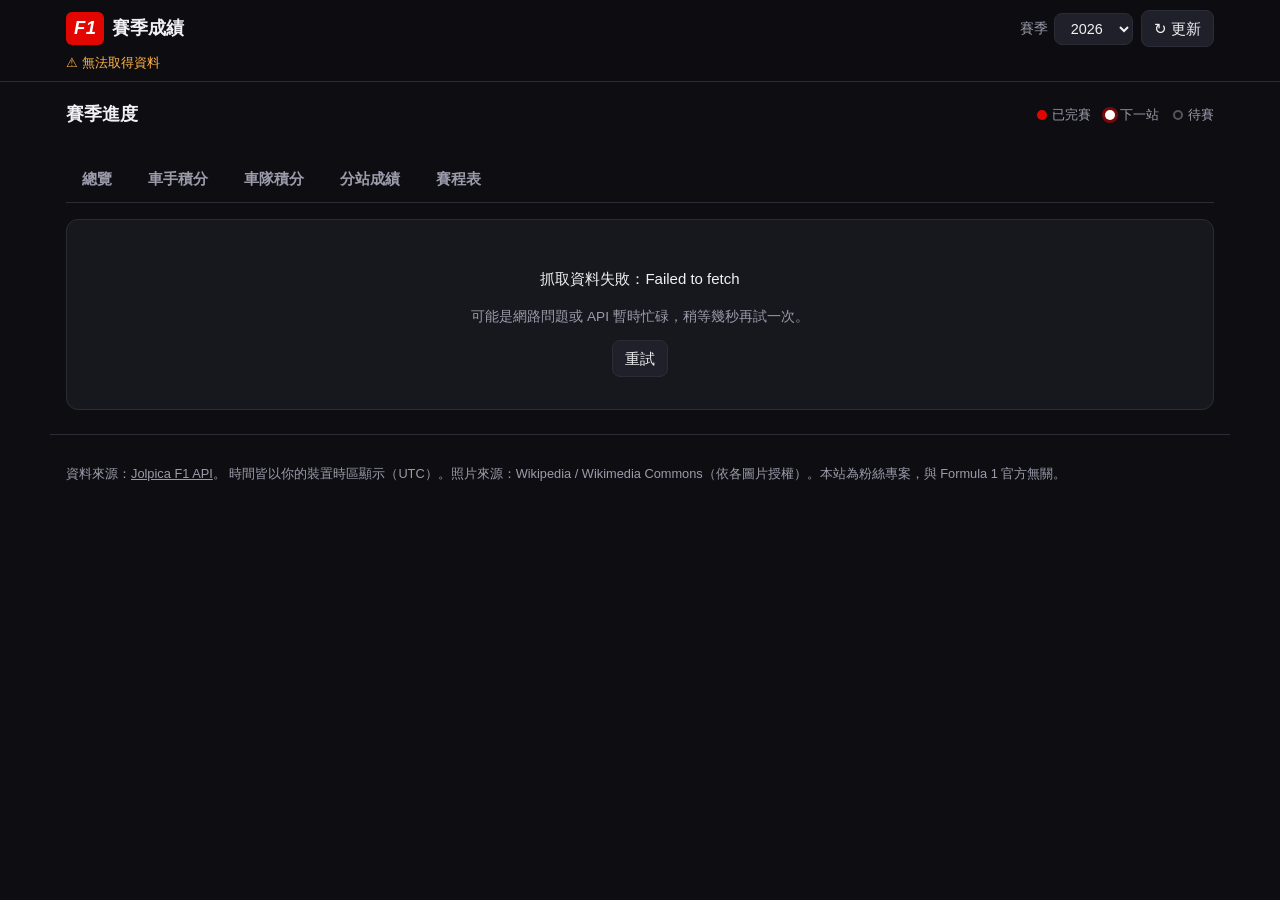
==== index.html @ 14f47f02 "Add driver and team photos from Wikipedia Photos come from the Wikipedia page summary API using the " ====
<!doctype html>
<html lang="zh-Hant">
<head>
  <meta charset="utf-8">
  <meta name="viewport" content="width=device-width, initial-scale=1">
  <title>F1 賽季成績</title>
  <meta name="description" content="F1 賽季積分、分站排位賽與正賽成績、賽程表，自動更新最新數據。">
  <link rel="icon" href="data:image/svg+xml,<svg xmlns='http://www.w3.org/2000/svg' viewBox='0 0 100 100'><text y='.9em' font-size='90'>🏁</text></svg>">
  <link rel="stylesheet" href="css/style.css">
</head>
<body>
  <!-- ===== 頁首：標題、賽季選單、更新狀態 ===== -->
  <header class="site-header">
    <div class="wrap header-row">
      <a class="brand" href="./"><span class="brand-mark">F1</span> 賽季成績</a>
      <div class="header-tools">
        <label class="season-picker">
          <span>賽季</span>
          <select id="season-select" aria-label="選擇賽季"></select>
        </label>
        <button id="refresh-btn" class="btn" type="button" title="清除快取並重新抓取最新資料">↻ 更新</button>
      </div>
    </div>
    <div class="wrap">
      <p id="data-status" class="data-status" aria-live="polite">載入中…</p>
    </div>
  </header>

  <main class="wrap">
    <!-- ===== 賽季步驟圖（由 timeline.js 產生） ===== -->
    <section class="timeline-section" aria-label="賽季進度">
      <div class="timeline-head">
        <h2 id="timeline-title">賽季進度</h2>
        <div class="legend">
          <span><i class="lg lg-done"></i>已完賽</span>
          <span><i class="lg lg-next"></i>下一站</span>
          <span><i class="lg lg-todo"></i>待賽</span>
        </div>
      </div>
      <div id="timeline" class="timeline" tabindex="0"></div>
    </section>

    <!-- ===== 分頁按鈕 ===== -->
    <!-- 每個按鈕其實就是一個 #hash 連結；切換分頁 = 改變網址 hash，由 main.js 的路由接手 -->
    <nav class="tabs" aria-label="主要分頁">
      <a href="#summary" data-view="summary">總覽</a>
      <a href="#drivers" data-view="drivers">車手積分</a>
      <a href="#teams" data-view="teams">車隊積分</a>
      <a href="#round" data-view="round">分站成績</a>
      <a href="#schedule" data-view="schedule">賽程表</a>
    </nav>

    <!-- ===== 內容區：main.js 依目前分頁把 HTML 放進來 ===== -->
    <section id="view" class="view" aria-live="polite">
      <div class="loading"><div class="spinner"></div><p>正在從 F1 資料庫抓取資料…</p></div>
    </section>
  </main>

  <footer class="site-footer wrap">
    <p>資料來源：<a href="https://github.com/jolpica/jolpica-f1" target="_blank" rel="noopener">Jolpica F1 API</a>。
      時間皆以你的裝置時區顯示（<span id="tz"></span>）。照片來源：Wikipedia / Wikimedia Commons（依各圖片授權）。本站為粉絲專案，與 Formula 1 官方無關。</p>
  </footer>

  <!-- type="module"：讓瀏覽器支援 import / export，把程式拆成多個檔案 -->
  <script type="module" src="js/main.js"></script>
</body>
</html>
---- css/style.css ----
/* ============================================================
   style.css — F1 深色主題
   學習重點：顏色、間距都放在 :root 的 CSS 變數（--xxx），
   要改主題色只要改這裡一處。
   ============================================================ */
:root {
  --bg: #0e0e12;
  --surface: #17171e;
  --surface-2: #20202a;
  --border: #2c2c38;
  --text: #f1f1f4;
  --muted: #9b9bab;
  --accent: #e10600;        /* F1 紅 */
  --purple: #c77dff;        /* F1 轉播用紫色表示「最快」 */
  --up: #3ddc84;
  --down: #ff6b6b;
  --gold: #f5c518;
  --silver: #c9ccd1;
  --bronze: #d08a4b;
  --radius: 12px;
  --font: -apple-system, BlinkMacSystemFont, "Segoe UI", "PingFang TC", "Noto Sans TC", "Microsoft JhengHei", sans-serif;
  --mono: ui-monospace, "SF Mono", Menlo, Consolas, monospace;
  color-scheme: dark;
}

* { box-sizing: border-box; }
html { -webkit-text-size-adjust: 100%; }
body {
  margin: 0;
  background: var(--bg);
  color: var(--text);
  font-family: var(--font);
  line-height: 1.55;
  font-size: 15px;
}
a { color: inherit; }
h1, h2, h3 { line-height: 1.25; margin: 0 0 .6em; }
h2 { font-size: 1.15rem; }
h3 { font-size: .95rem; color: var(--muted); font-weight: 600; }
code { background: var(--surface-2); padding: 1px 6px; border-radius: 4px; }

.wrap { max-width: 1180px; margin: 0 auto; padding: 0 16px; }
.muted { color: var(--muted); }
.small { font-size: .85rem; }
.mono { font-family: var(--mono); font-variant-numeric: tabular-nums; }
.warn { color: #ffb347; }

/* ---------- 頁首 ---------- */
.site-header {
  position: sticky; top: 0; z-index: 20;
  background: rgba(14, 14, 18, .92);
  backdrop-filter: blur(8px);
  border-bottom: 1px solid var(--border);
}
.header-row { display: flex; align-items: center; justify-content: space-between; gap: 12px; padding-top: 10px; padding-bottom: 6px; flex-wrap: wrap; }
.brand { font-weight: 800; font-size: 1.15rem; text-decoration: none; display: flex; align-items: center; gap: 8px; }
.brand-mark { background: var(--accent); color: #fff; padding: 2px 8px; border-radius: 6px; font-style: italic; letter-spacing: .5px; }
.header-tools { display: flex; gap: 8px; align-items: center; }
.season-picker { display: flex; align-items: center; gap: 6px; color: var(--muted); font-size: .9rem; }
.data-status { margin: 0 0 8px; font-size: .8rem; color: var(--muted); }

select, .btn, .chip {
  font: inherit;
  background: var(--surface-2);
  color: var(--text);
  border: 1px solid var(--border);
  border-radius: 8px;
  padding: 6px 12px;
  cursor: pointer;
  text-decoration: none;
  display: inline-flex; align-items: center; justify-content: center;
}
.btn:hover, .chip:hover, select:hover { border-color: #4a4a58; }
.btn.disabled { opacity: .35; cursor: default; }
:focus-visible { outline: 2px solid var(--accent); outline-offset: 2px; }

/* ---------- 賽季步驟圖 ---------- */
.timeline-section { margin: 20px 0 8px; }
.timeline-head { display: flex; justify-content: space-between; align-items: baseline; gap: 12px; flex-wrap: wrap; }
.timeline-head h2 { margin: 0; }
.legend { display: flex; gap: 14px; font-size: .8rem; color: var(--muted); }
.legend span { display: inline-flex; align-items: center; gap: 5px; }
.lg { width: 10px; height: 10px; border-radius: 50%; display: inline-block; }
.lg-done { background: var(--accent); }
.lg-next { background: #fff; box-shadow: 0 0 0 3px rgba(225, 6, 0, .5); }
.lg-todo { border: 2px solid #555; }

.timeline { position: relative; overflow-x: auto; padding: 8px 0 12px; scroll-behavior: smooth; scrollbar-width: thin; }
.steps { list-style: none; margin: 0; padding: 0; display: flex; }
.step { flex: 0 0 92px; position: relative; text-align: center; }
/* 串起各站的橫線：用每個步驟的 ::before 畫到前一個點 */
.step::before {
  content: ""; position: absolute; top: 36px; left: -50%; width: 100%; height: 3px;
  background: #3a3a46; z-index: 0;
}
.step:first-child::before { display: none; }
.step-done::before, .step-pending::before { background: var(--accent); }
.step a { display: flex; flex-direction: column; align-items: center; text-decoration: none; padding: 4px 2px; border-radius: 10px; }
.step a:hover { background: var(--surface); }
.step-round { font-size: .72rem; color: var(--muted); font-weight: 700; height: 18px; }
.sprint-tag { background: #ffb347; color: #111; font-size: .6rem; border-radius: 3px; padding: 0 3px; margin-left: 3px; vertical-align: 1px; }
.step-dot {
  width: 18px; height: 18px; border-radius: 50%; margin: 6px 0; position: relative; z-index: 1;
  background: var(--bg); border: 3px solid #555;
}
.step-done .step-dot { background: var(--accent); border-color: var(--accent); }
.step-pending .step-dot { background: var(--bg); border-color: var(--accent); }
.step-next .step-dot { background: #fff; border-color: #fff; animation: pulse 1.6s infinite; }
@keyframes pulse {
  0% { box-shadow: 0 0 0 0 rgba(225, 6, 0, .7); }
  100% { box-shadow: 0 0 0 12px rgba(225, 6, 0, 0); }
}
.step-flag { font-size: 1.2rem; line-height: 1.2; }
.step-name { font-size: .78rem; font-weight: 600; white-space: nowrap; overflow: hidden; text-overflow: ellipsis; max-width: 88px; }
.step-sub { font-size: .7rem; color: var(--muted); white-space: nowrap; }
.step-todo .step-name, .step-todo .step-flag { opacity: .6; }
.step.is-active a { background: var(--surface-2); outline: 1px solid var(--accent); }

/* ---------- 分頁 ---------- */
.tabs {
  display: flex; gap: 4px; margin: 12px 0 16px;
  border-bottom: 1px solid var(--border);
  overflow-x: auto; scrollbar-width: none;
}
.tabs a {
  padding: 10px 16px; text-decoration: none; color: var(--muted); font-weight: 600; white-space: nowrap;
  border-bottom: 3px solid transparent; margin-bottom: -1px;
}
.tabs a:hover { color: var(--text); }
.tabs a.active { color: var(--text); border-bottom-color: var(--accent); }

.subtabs { display: flex; gap: 6px; margin: 12px 0; flex-wrap: wrap; }
.subtabs a { padding: 6px 14px; border-radius: 999px; background: var(--surface-2); text-decoration: none; color: var(--muted); font-weight: 600; }
.subtabs a.active { background: var(--accent); color: #fff; }

/* ---------- 卡片 ---------- */
.card {
  background: var(--surface);
  border: 1px solid var(--border);
  border-radius: var(--radius);
  padding: 16px;
  margin-bottom: 16px;
  min-width: 0;
}
.card-head { display: flex; justify-content: space-between; align-items: baseline; gap: 8px; }
.card-grid { display: grid; grid-template-columns: repeat(auto-fit, minmax(240px, 1fr)); gap: 16px; }
.card-grid .card { margin-bottom: 0; }
.two-col { display: grid; grid-template-columns: repeat(auto-fit, minmax(320px, 1fr)); gap: 16px; }
.stat-card { border-top: 4px solid var(--c, var(--accent)); }
.big { font-size: 1.2rem; font-weight: 700; margin: .2em 0; }
.stat-line { margin: 0; color: var(--muted); }
.stat-line b { color: var(--text); font-size: 1.3rem; }
.more { display: inline-block; margin-top: 8px; color: var(--accent); text-decoration: none; font-weight: 600; font-size: .9rem; }
.more:hover { text-decoration: underline; }
.progress-text { color: var(--muted); margin: 16px 0; }
.countdown { font-size: 1.2rem; font-weight: 700; color: var(--accent); margin: .2em 0; }
.next-card { background: linear-gradient(135deg, rgba(225, 6, 0, .14), var(--surface) 60%); }

.podium { list-style: none; padding: 0; margin: 0; }
.podium li { display: flex; align-items: center; gap: 8px; padding: 4px 0; }
.podium .avatar { margin-right: 0; }
.podium-name { display: flex; flex-direction: column; line-height: 1.25; min-width: 0; }
.podium small { color: var(--muted); font-size: .75rem; }
.medal { width: 22px; height: 22px; border-radius: 50%; display: inline-grid; place-items: center; font-size: .75rem; font-weight: 800; color: #111; }
.m1 { background: var(--gold); } .m2 { background: var(--silver); } .m3 { background: var(--bronze); }

/* ---------- 表格 ---------- */
/* 表格太寬時，只在表格內部左右滑動，整頁不會跑版 */
.table-wrap { overflow-x: auto; -webkit-overflow-scrolling: touch; }
table.data { width: 100%; border-collapse: collapse; font-size: .92rem; }
.data th {
  text-align: left; font-size: .75rem; color: var(--muted); font-weight: 600;
  padding: 8px 10px; border-bottom: 1px solid var(--border); white-space: nowrap;
}
.data td { padding: 9px 10px; border-bottom: 1px solid var(--border); white-space: nowrap; }
.data tbody tr:hover { background: var(--surface-2); }
.data .num { text-align: right; font-variant-numeric: tabular-nums; }
.data .pos { font-weight: 800; }
.data .pts b { font-size: 1rem; }
.data td.small { white-space: normal; min-width: 180px; }
tr.top1 .pos { color: var(--gold); }
tr.top2 .pos { color: var(--silver); }
tr.top3 .pos { color: var(--bronze); }
tr.champion td:first-child { box-shadow: inset 3px 0 0 var(--gold); }
.car-no { display: inline-block; min-width: 26px; color: var(--muted); font-family: var(--mono); font-size: .8rem; }
.bar { display: inline-block; width: 70px; height: 6px; background: var(--surface-2); border-radius: 3px; margin-left: 8px; vertical-align: middle; overflow: hidden; }
.bar i { display: block; height: 100%; background: var(--c); border-radius: 3px; }
.up { color: var(--up); font-weight: 700; }
.down { color: var(--down); font-weight: 700; }
.dnf { color: var(--down); font-weight: 600; }
.purple { color: var(--purple); font-weight: 700; }
.fastest-note { margin: 0 0 8px; color: var(--muted); }
.fastest-note b { color: var(--purple); }

.name-link { text-decoration: none; font-weight: 600; border-bottom: 1px dashed transparent; }
.name-link:hover { border-bottom-color: currentColor; color: #fff; }
.team-link { font-weight: 500; }
.team-dot { display: inline-block; width: 4px; height: 14px; border-radius: 2px; background: var(--c); margin-right: 7px; vertical-align: -2px; }

/* ---------- 分站成績 ---------- */
.round-nav { display: flex; gap: 8px; align-items: center; }
.round-nav select { flex: 1; min-width: 0; font-weight: 700; }
.round-meta { margin: 8px 0 0; font-size: .85rem; }
.empty { text-align: center; padding: 32px 16px; }

/* ---------- 賽程表 ---------- */
.schedule-bar { display: flex; justify-content: space-between; align-items: center; gap: 8px; margin-bottom: 12px; flex-wrap: wrap; }
.chips { display: flex; gap: 6px; }
.chip { border-radius: 999px; padding: 4px 14px; font-size: .9rem; }
.chip.active { background: var(--accent); border-color: var(--accent); color: #fff; }
.schedule-list { display: grid; grid-template-columns: repeat(auto-fill, minmax(300px, 1fr)); gap: 16px; }
.race-card { margin: 0; transition: box-shadow .3s; }
.race-card header { display: flex; gap: 10px; align-items: flex-start; margin-bottom: 8px; }
.race-card h3 { color: var(--text); margin: 0; font-size: 1rem; }
.race-card p { margin: 2px 0 0; }
.race-title { flex: 1; min-width: 0; }
.round-badge { background: var(--surface-2); border-radius: 6px; padding: 2px 8px; font-weight: 800; font-size: .85rem; }
.state-badge { font-size: .72rem; padding: 2px 8px; border-radius: 999px; background: var(--surface-2); color: var(--muted); white-space: nowrap; }
.state-done .state-badge { background: rgba(225, 6, 0, .2); color: #ff8a80; }
.state-next { border-color: var(--accent); }
.state-next .state-badge { background: var(--accent); color: #fff; }
.state-done { opacity: .85; }
.race-card.is-target { box-shadow: 0 0 0 2px var(--accent); }
.sessions { width: 100%; border-collapse: collapse; font-size: .88rem; }
.sessions td { padding: 5px 4px; border-top: 1px solid var(--border); }
.sessions td:last-child { text-align: right; }
.sessions tr.past { color: var(--muted); text-decoration: line-through; text-decoration-color: rgba(155, 155, 171, .4); }
.sessions tr.is-race td { font-weight: 700; }

/* ---------- 圖表 ---------- */
.chart-legend { display: flex; flex-wrap: wrap; gap: 6px 16px; font-size: .82rem; color: var(--muted); margin-bottom: 8px; }
.chart-legend span { display: inline-flex; align-items: center; gap: 6px; }
.chart-box { position: relative; }
.chart { width: 100%; height: auto; display: block; overflow: visible; }
.chart .grid { stroke: var(--border); stroke-width: 1; }
.chart .axis { fill: var(--muted); font-size: 11px; }
.chart .end-label { fill: var(--text); font-size: 11px; font-weight: 700; }
.chart .crosshair { stroke: var(--muted); stroke-width: 1; stroke-dasharray: 3 3; }
.chart .hover-dot { stroke: var(--surface); stroke-width: 2; }
.tooltip {
  position: absolute; top: 8px; pointer-events: none;
  background: #0b0b0f; border: 1px solid var(--border); border-radius: 8px;
  padding: 8px 10px; font-size: .8rem; min-width: 130px; box-shadow: 0 6px 20px rgba(0, 0, 0, .5);
}
.tip-title { color: var(--muted); margin-bottom: 4px; white-space: nowrap; }
.tip-row { display: flex; align-items: center; gap: 6px; }
.tip-row i { width: 12px; height: 2px; display: inline-block; }
.tip-row b { min-width: 30px; text-align: right; font-variant-numeric: tabular-nums; }
.tip-row span { color: var(--muted); }

/* ---------- 車手 / 車隊頁 ---------- */
.hero {
  display: flex; gap: 20px; align-items: center; margin: 24px 0 16px; padding: 20px;
  border-radius: var(--radius); background: linear-gradient(120deg, color-mix(in srgb, var(--c) 30%, transparent), var(--surface) 70%);
  border: 1px solid var(--border); border-left: 6px solid var(--c);
}
.hero h1 { font-size: clamp(1.6rem, 5vw, 2.4rem); margin: 0 0 .2em; }
.hero p { margin: 0; }
.hero-no { float: right; font-size: clamp(2.4rem, 9vw, 4.5rem); font-weight: 900; font-style: italic; color: var(--c); line-height: 1; opacity: .9; margin-left: 12px; }
.hero-text { flex: 1; min-width: 0; }
.hero-driver { display: inline-flex; align-items: center; margin-right: 14px; }

/* ---------- 照片 ---------- */
/* 照片載入前顯示名字縮寫；載入後圖片蓋在上面 */
.avatar {
  position: relative; flex: 0 0 auto; display: inline-grid; place-items: center; overflow: hidden;
  vertical-align: middle; background: var(--surface-2); border: 1px solid var(--border); color: var(--muted);
  font-weight: 700; margin-right: 8px;
}
.avatar img { position: absolute; inset: 0; width: 100%; height: 100%; object-fit: cover; object-position: 50% 20%; opacity: 0; transition: opacity .3s; }
.avatar.has-photo img { opacity: 1; }
.avatar.has-photo .avatar-initials { visibility: hidden; }
.avatar-round { border-radius: 50%; }
.avatar-square { border-radius: 8px; }
.avatar-square img { object-position: center; }
.avatar-sm { width: 28px; height: 28px; font-size: .65rem; }
.avatar-md { width: 56px; height: 56px; font-size: .95rem; }
.avatar-lg { width: 132px; height: 132px; font-size: 2rem; border: 3px solid var(--c, var(--border)); margin-right: 0; }
.avatar-lg.avatar-square { border-radius: 18px; }
.leader { display: flex; align-items: center; gap: 4px; }
.leader .big { margin: 0; }
.stats { display: grid; grid-template-columns: repeat(auto-fit, minmax(120px, 1fr)); gap: 12px; margin-bottom: 16px; }
.stat { background: var(--surface); border: 1px solid var(--border); border-radius: var(--radius); padding: 14px; display: flex; flex-direction: column; }
.stat b { font-size: 1.8rem; font-variant-numeric: tabular-nums; }
.stat span { color: var(--muted); font-size: .85rem; }
.stat small { color: #6d6d7b; font-size: .7rem; }
.story p { max-width: 72ch; }
.story h2 small { color: var(--muted); font-weight: 500; font-size: .9rem; }
.tagline { font-size: 1.05rem; font-weight: 600; color: #fff; border-left: 3px solid var(--accent); padding-left: 10px; }
.highlights { padding-left: 1.2em; }
.highlights li { margin: 4px 0; }

.result-strip { display: flex; flex-wrap: wrap; gap: 6px; }
.strip-cell {
  display: flex; flex-direction: column; align-items: center; text-decoration: none;
  width: 58px; padding: 6px 2px; border-radius: 8px; background: var(--surface-2); border: 1px solid var(--border);
}
.strip-cell small { font-size: .65rem; color: var(--muted); }
.strip-cell b { font-size: .95rem; }
.strip-cell.pts { background: #26303a; }
.strip-cell.pod { background: #3a3d44; border-color: var(--silver); }
.strip-cell.p1 { background: #3d3510; border-color: var(--gold); color: var(--gold); }
.strip-cell.dnf b { color: var(--down); }

.team-bars { display: flex; gap: 4px; align-items: flex-end; height: 170px; overflow-x: auto; padding-top: 18px; }
.tbar { flex: 1 0 26px; display: flex; flex-direction: column; justify-content: flex-end; align-items: center; height: 100%; text-decoration: none; }
.tbar-fill { width: 100%; background: var(--c); border-radius: 4px 4px 0 0; min-height: 2px; }
.tbar-val { font-size: .7rem; color: var(--muted); }
.tbar small { font-size: .65rem; color: var(--muted); margin-top: 4px; }
.tbar:hover .tbar-fill { filter: brightness(1.25); }

/* ---------- 載入中 ---------- */
.loading { text-align: center; padding: 60px 0; color: var(--muted); }
.spinner {
  width: 36px; height: 36px; margin: 0 auto 12px; border-radius: 50%;
  border: 4px solid var(--surface-2); border-top-color: var(--accent); animation: spin 0.9s linear infinite;
}
@keyframes spin { to { transform: rotate(360deg); } }

.site-footer { color: var(--muted); font-size: .8rem; padding-top: 16px; padding-bottom: 32px; border-top: 1px solid var(--border); margin-top: 24px; }

/* ---------- 手機 ---------- */
@media (max-width: 600px) {
  body { font-size: 14px; }
  .card { padding: 12px; }
  .two-col { grid-template-columns: 1fr; }
  .hero { flex-direction: column; align-items: flex-start; gap: 12px; }
  .hero-text { width: 100%; }
  .avatar-lg { width: 110px; height: 110px; }
  .step { flex-basis: 78px; }
  .data td, .data th { padding: 7px 6px; }
  .bar { display: none; }
  .hide-sm { display: none; }
}

@media (prefers-reduced-motion: reduce) {
  .step-next .step-dot, .spinner { animation: none; }
  .timeline { scroll-behavior: auto; }
}
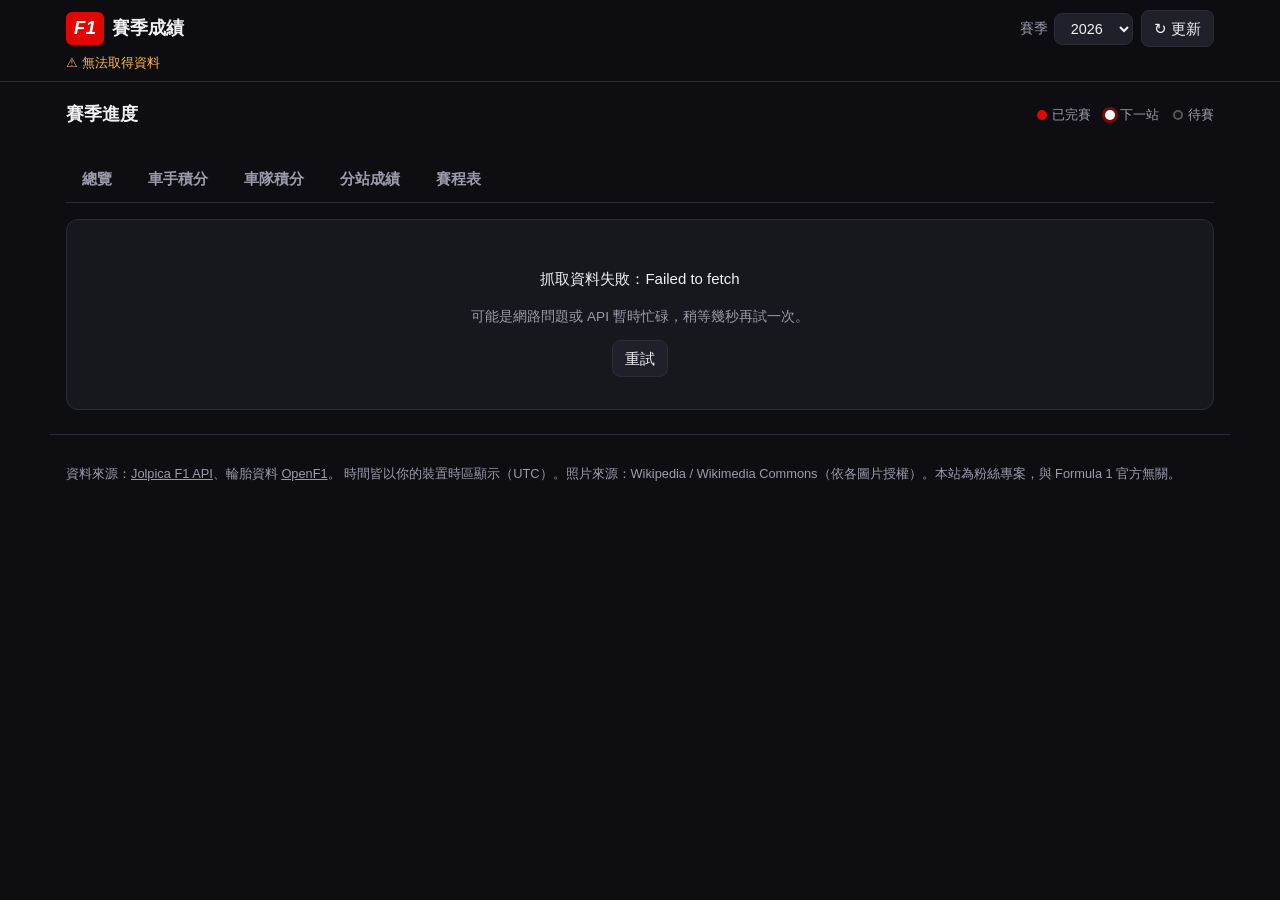
==== commit f2a64bcb: "Add tyre strategy chart to round results A new 輪胎策略 tab on completed races (2023 onward) shows each " ====
--- a/index.html
+++ b/index.html
@@ -57,7 +57,7 @@
   </main>
 
   <footer class="site-footer wrap">
-    <p>資料來源：<a href="https://github.com/jolpica/jolpica-f1" target="_blank" rel="noopener">Jolpica F1 API</a>。
+    <p>資料來源：<a href="https://github.com/jolpica/jolpica-f1" target="_blank" rel="noopener">Jolpica F1 API</a>、輪胎資料 <a href="https://openf1.org" target="_blank" rel="noopener">OpenF1</a>。
       時間皆以你的裝置時區顯示（<span id="tz"></span>）。照片來源：Wikipedia / Wikimedia Commons（依各圖片授權）。本站為粉絲專案，與 Formula 1 官方無關。</p>
   </footer>
 
--- a/css/style.css
+++ b/css/style.css
@@ -309,6 +309,42 @@
 .tbar small { font-size: .65rem; color: var(--muted); margin-top: 4px; }
 .tbar:hover .tbar-fill { filter: brightness(1.25); }
 
+/* ---------- 輪胎策略 ---------- */
+.ty-head { margin-bottom: 10px; }
+.ty-head p { margin: 6px 0 0; }
+.ty-legend { display: flex; flex-wrap: wrap; gap: 6px 14px; font-size: .85rem; color: var(--muted); }
+.ty-legend-item { display: inline-flex; align-items: center; gap: 6px; }
+.ty-swatch {
+  display: inline-grid; place-items: center; width: 22px; height: 14px; border-radius: 4px;
+  background: var(--tc); color: var(--tt); font-size: .65rem; font-weight: 800; font-style: normal;
+}
+.ty-strat { color: var(--text); font-family: var(--mono); }
+.ty-chart { display: grid; gap: 4px; }
+/* 每一列：名次｜車手｜色條｜進站次數 */
+.ty-row { display: grid; grid-template-columns: 40px 170px 1fr 44px; align-items: center; gap: 8px; min-height: 26px; }
+.ty-pos { font-weight: 800; text-align: right; font-variant-numeric: tabular-nums; }
+.ty-name { white-space: nowrap; overflow: hidden; text-overflow: ellipsis; }
+.ty-code { display: none; font-weight: 700; }
+.ty-track { position: relative; height: 22px; background: var(--surface-2); border-radius: 5px; }
+.ty-none { position: absolute; left: 8px; top: 2px; }
+.ty-seg {
+  position: absolute; top: 0; bottom: 0; display: flex; align-items: center; justify-content: center; gap: 3px;
+  background: var(--tc); color: var(--tt); border-radius: 5px; font-size: .72rem; overflow: hidden;
+  box-shadow: inset 0 0 0 1px rgba(0, 0, 0, .35); /* 相鄰兩段之間留一條細縫，分得出換胎點 */
+  cursor: default;
+}
+.ty-seg small { font-size: .65rem; opacity: .8; }
+/* 舊胎（起跑時已經用過）用斜紋表示 */
+.ty-seg.used, .ty-swatch.used {
+  background-image: repeating-linear-gradient(135deg, rgba(0, 0, 0, .28) 0 3px, transparent 3px 7px);
+  background-color: var(--tc);
+}
+.ty-seg:hover, .ty-seg:focus-visible { filter: brightness(1.15); outline: 2px solid #fff; outline-offset: -2px; z-index: 1; }
+.ty-stops { font-size: .78rem; color: var(--muted); white-space: nowrap; }
+.ty-axis-row { min-height: 18px; }
+.ty-axis { position: relative; height: 16px; font-size: .7rem; color: var(--muted); }
+.ty-axis span { position: absolute; transform: translateX(-50%); }
+
 /* ---------- 載入中 ---------- */
 .loading { text-align: center; padding: 60px 0; color: var(--muted); }
 .spinner {
@@ -331,6 +367,9 @@
   .data td, .data th { padding: 7px 6px; }
   .bar { display: none; }
   .hide-sm { display: none; }
+  .ty-row { grid-template-columns: 30px 42px 1fr 34px; gap: 5px; }
+  .ty-full { display: none; }
+  .ty-code { display: inline; }
 }
 
 @media (prefers-reduced-motion: reduce) {
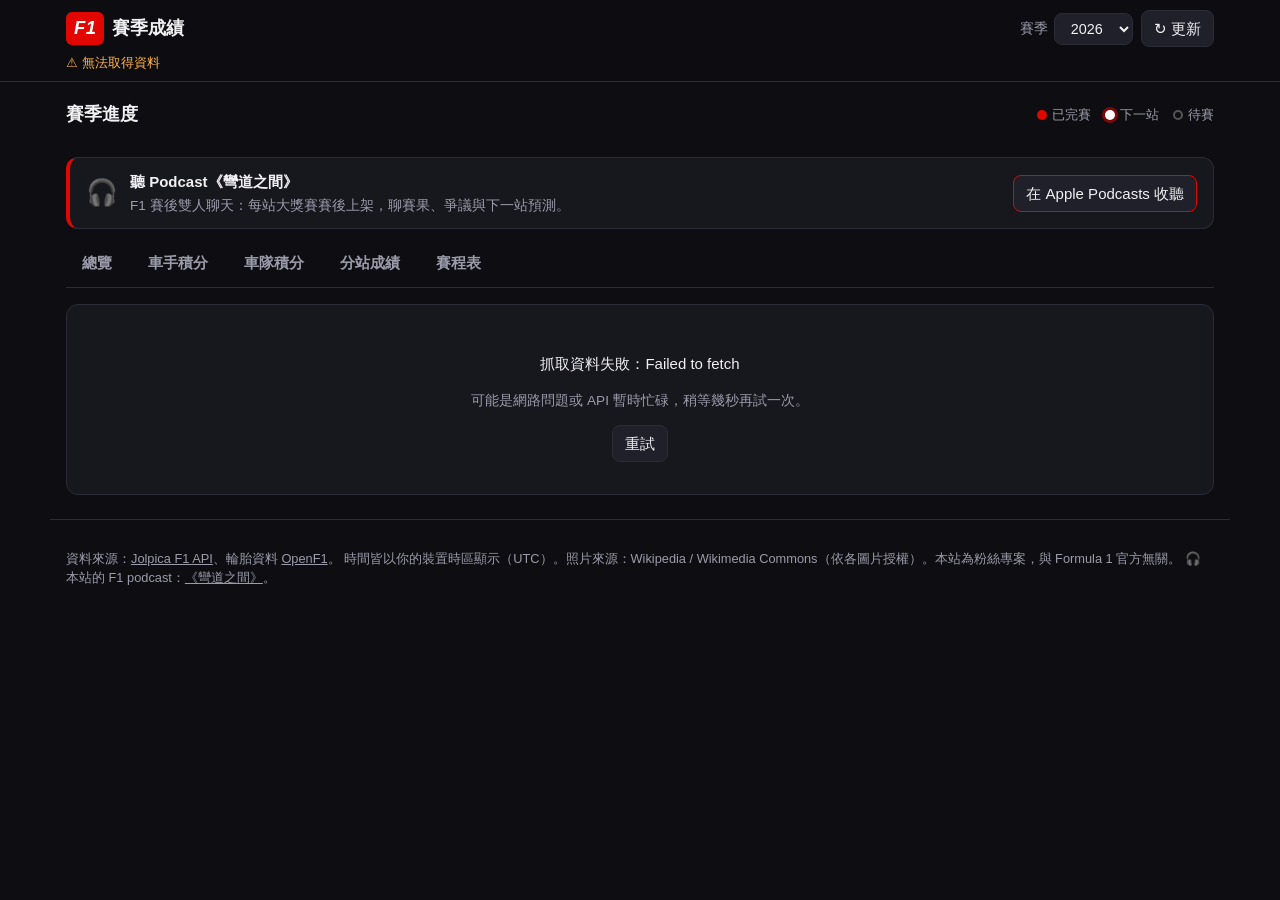
==== commit 0f873ad5: "Add link to the 彎道之間 podcast Adds a podcast banner above the tabs on the main page and a link in the" ====
--- a/index.html
+++ b/index.html
@@ -40,6 +40,16 @@
       <div id="timeline" class="timeline" tabindex="0"></div>
     </section>
 
+    <!-- ===== Podcast 宣傳：《彎道之間》 ===== -->
+    <aside class="podcast-promo" aria-label="Podcast">
+      <span class="podcast-icon" aria-hidden="true">🎧</span>
+      <div class="podcast-text">
+        <strong>聽 Podcast《彎道之間》</strong>
+        <span class="muted small">F1 賽後雙人聊天：每站大獎賽賽後上架，聊賽果、爭議與下一站預測。</span>
+      </div>
+      <a class="btn podcast-btn" href="https://podcasts.apple.com/us/podcast/%E5%BD%8E%E9%81%93%E4%B9%8B%E9%96%93/id6825404943" target="_blank" rel="noopener">在 Apple Podcasts 收聽</a>
+    </aside>
+
     <!-- ===== 分頁按鈕 ===== -->
     <!-- 每個按鈕其實就是一個 #hash 連結；切換分頁 = 改變網址 hash，由 main.js 的路由接手 -->
     <nav class="tabs" aria-label="主要分頁">
@@ -58,7 +68,8 @@
 
   <footer class="site-footer wrap">
     <p>資料來源：<a href="https://github.com/jolpica/jolpica-f1" target="_blank" rel="noopener">Jolpica F1 API</a>、輪胎資料 <a href="https://openf1.org" target="_blank" rel="noopener">OpenF1</a>。
-      時間皆以你的裝置時區顯示（<span id="tz"></span>）。照片來源：Wikipedia / Wikimedia Commons（依各圖片授權）。本站為粉絲專案，與 Formula 1 官方無關。</p>
+      時間皆以你的裝置時區顯示（<span id="tz"></span>）。照片來源：Wikipedia / Wikimedia Commons（依各圖片授權）。本站為粉絲專案，與 Formula 1 官方無關。
+      🎧 本站的 F1 podcast：<a href="https://podcasts.apple.com/us/podcast/%E5%BD%8E%E9%81%93%E4%B9%8B%E9%96%93/id6825404943" target="_blank" rel="noopener">《彎道之間》</a>。</p>
   </footer>
 
   <!-- type="module"：讓瀏覽器支援 import / export，把程式拆成多個檔案 -->
--- a/css/style.css
+++ b/css/style.css
@@ -164,6 +164,27 @@
 .medal { width: 22px; height: 22px; border-radius: 50%; display: inline-grid; place-items: center; font-size: .75rem; font-weight: 800; color: #111; }
 .m1 { background: var(--gold); } .m2 { background: var(--silver); } .m3 { background: var(--bronze); }
 
+/* ---------- 賽季提示 ---------- */
+.season-banner { border-left: 4px solid var(--gold); }
+.season-banner h3 { color: var(--text); }
+.season-banner p { margin: 4px 0; }
+.season-banner .more { margin: 0 0 0 10px; }
+
+/* ---------- 接下來的賽程 ---------- */
+.upcoming-card { border-left: 4px solid var(--accent); }
+.upcoming-days { display: grid; grid-template-columns: repeat(auto-fit, minmax(220px, 1fr)); gap: 8px 20px; }
+.upcoming-day h4 { margin: 6px 0; font-size: .85rem; color: var(--accent); }
+.upcoming-day ul { list-style: none; margin: 0; padding: 0; }
+.upcoming-day li { display: flex; align-items: center; gap: 10px; padding: 6px 0; border-top: 1px solid var(--border); }
+.upcoming-day li.is-race .up-name { font-weight: 800; }
+.upcoming-day li.is-live { background: rgba(225, 6, 0, .12); border-radius: 6px; padding-left: 6px; }
+.up-time { font-weight: 700; min-width: 3.2em; }
+.up-name { flex: 1; display: flex; flex-direction: column; line-height: 1.3; }
+.up-name small { color: var(--muted); font-size: .75rem; }
+.live-badge { color: var(--accent); font-weight: 800; font-size: .8rem; white-space: nowrap; animation: blink 1.4s infinite; }
+.upcoming-day .countdown { margin: 0; white-space: nowrap; font-size: .8rem; }
+@keyframes blink { 50% { opacity: .4; } }
+
 /* ---------- 表格 ---------- */
 /* 表格太寬時，只在表格內部左右滑動，整頁不會跑版 */
 .table-wrap { overflow-x: auto; -webkit-overflow-scrolling: touch; }
@@ -355,9 +376,22 @@
 
 .site-footer { color: var(--muted); font-size: .8rem; padding-top: 16px; padding-bottom: 32px; border-top: 1px solid var(--border); margin-top: 24px; }
 
+/* ---------- Podcast 宣傳 ---------- */
+.podcast-promo {
+  display: flex; align-items: center; gap: 12px; flex-wrap: wrap;
+  margin: 12px 0 4px; padding: 12px 16px;
+  background: var(--surface); border: 1px solid var(--border);
+  border-left: 4px solid var(--accent); border-radius: var(--radius);
+}
+.podcast-icon { font-size: 1.6rem; line-height: 1; }
+.podcast-text { display: flex; flex-direction: column; gap: 2px; flex: 1 1 260px; min-width: 0; }
+.podcast-btn { border-color: var(--accent); white-space: nowrap; }
+.podcast-btn:hover { background: var(--accent); border-color: var(--accent); }
+
 /* ---------- 手機 ---------- */
 @media (max-width: 600px) {
   body { font-size: 14px; }
+  .podcast-btn { width: 100%; }
   .card { padding: 12px; }
   .two-col { grid-template-columns: 1fr; }
   .hero { flex-direction: column; align-items: flex-start; gap: 12px; }
@@ -373,6 +407,6 @@
 }
 
 @media (prefers-reduced-motion: reduce) {
-  .step-next .step-dot, .spinner { animation: none; }
+  .step-next .step-dot, .spinner, .live-badge { animation: none; }
   .timeline { scroll-behavior: auto; }
 }
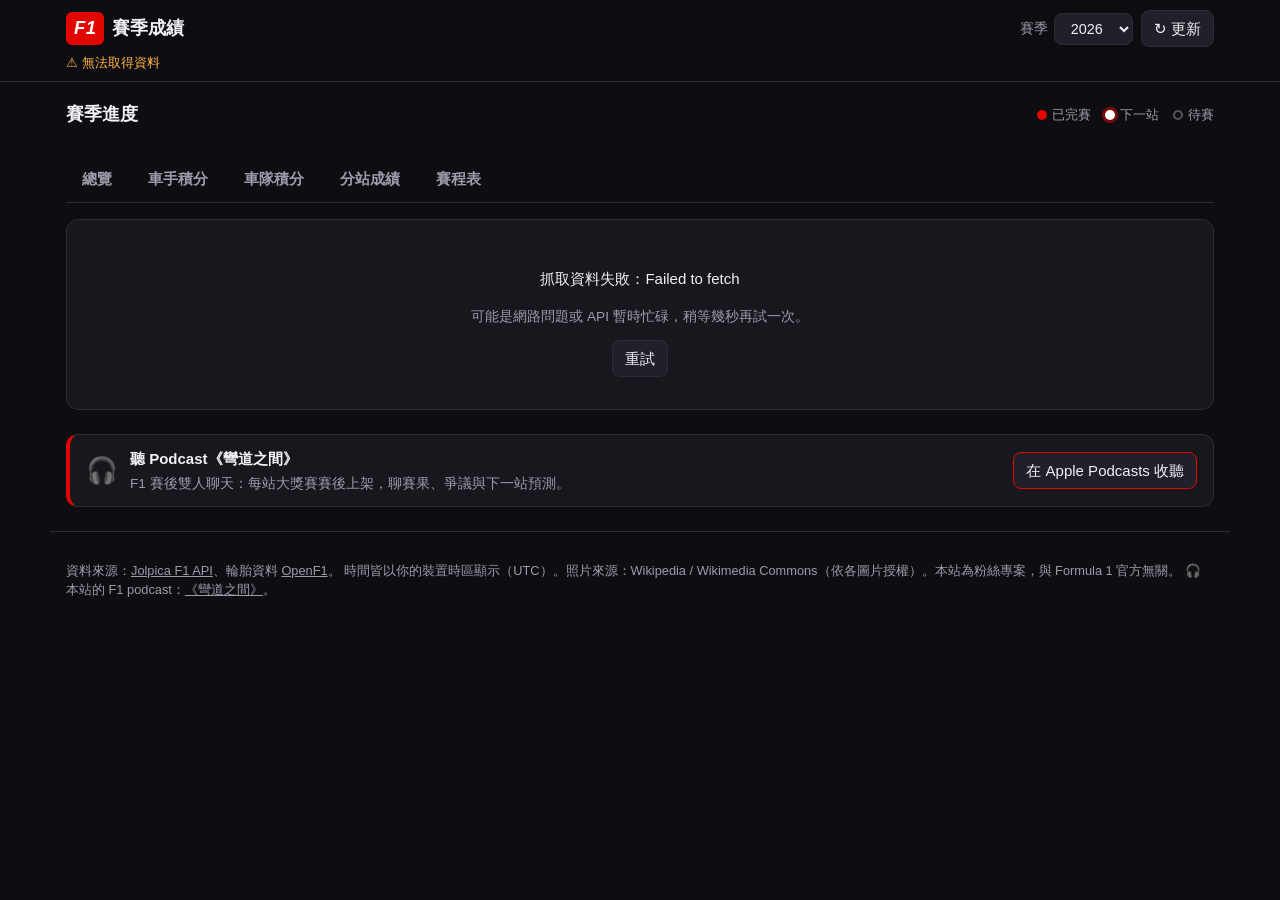
==== commit be82568b: "Move podcast banner below the main content The banner sat between the season timeline and the tabs, " ====
--- a/index.html
+++ b/index.html
@@ -40,16 +40,6 @@
       <div id="timeline" class="timeline" tabindex="0"></div>
     </section>
 
-    <!-- ===== Podcast 宣傳：《彎道之間》 ===== -->
-    <aside class="podcast-promo" aria-label="Podcast">
-      <span class="podcast-icon" aria-hidden="true">🎧</span>
-      <div class="podcast-text">
-        <strong>聽 Podcast《彎道之間》</strong>
-        <span class="muted small">F1 賽後雙人聊天：每站大獎賽賽後上架，聊賽果、爭議與下一站預測。</span>
-      </div>
-      <a class="btn podcast-btn" href="https://podcasts.apple.com/us/podcast/%E5%BD%8E%E9%81%93%E4%B9%8B%E9%96%93/id6825404943" target="_blank" rel="noopener">在 Apple Podcasts 收聽</a>
-    </aside>
-
     <!-- ===== 分頁按鈕 ===== -->
     <!-- 每個按鈕其實就是一個 #hash 連結；切換分頁 = 改變網址 hash，由 main.js 的路由接手 -->
     <nav class="tabs" aria-label="主要分頁">
@@ -64,6 +54,16 @@
     <section id="view" class="view" aria-live="polite">
       <div class="loading"><div class="spinner"></div><p>正在從 F1 資料庫抓取資料…</p></div>
     </section>
+
+    <!-- ===== Podcast 宣傳：《彎道之間》 ===== -->
+    <aside class="podcast-promo" aria-label="Podcast">
+      <span class="podcast-icon" aria-hidden="true">🎧</span>
+      <div class="podcast-text">
+        <strong>聽 Podcast《彎道之間》</strong>
+        <span class="muted small">F1 賽後雙人聊天：每站大獎賽賽後上架，聊賽果、爭議與下一站預測。</span>
+      </div>
+      <a class="btn podcast-btn" href="https://podcasts.apple.com/us/podcast/%E5%BD%8E%E9%81%93%E4%B9%8B%E9%96%93/id6825404943" target="_blank" rel="noopener">在 Apple Podcasts 收聽</a>
+    </aside>
   </main>
 
   <footer class="site-footer wrap">
--- a/css/style.css
+++ b/css/style.css
@@ -379,7 +379,7 @@
 /* ---------- Podcast 宣傳 ---------- */
 .podcast-promo {
   display: flex; align-items: center; gap: 12px; flex-wrap: wrap;
-  margin: 12px 0 4px; padding: 12px 16px;
+  margin: 24px 0 0; padding: 12px 16px;
   background: var(--surface); border: 1px solid var(--border);
   border-left: 4px solid var(--accent); border-radius: var(--radius);
 }
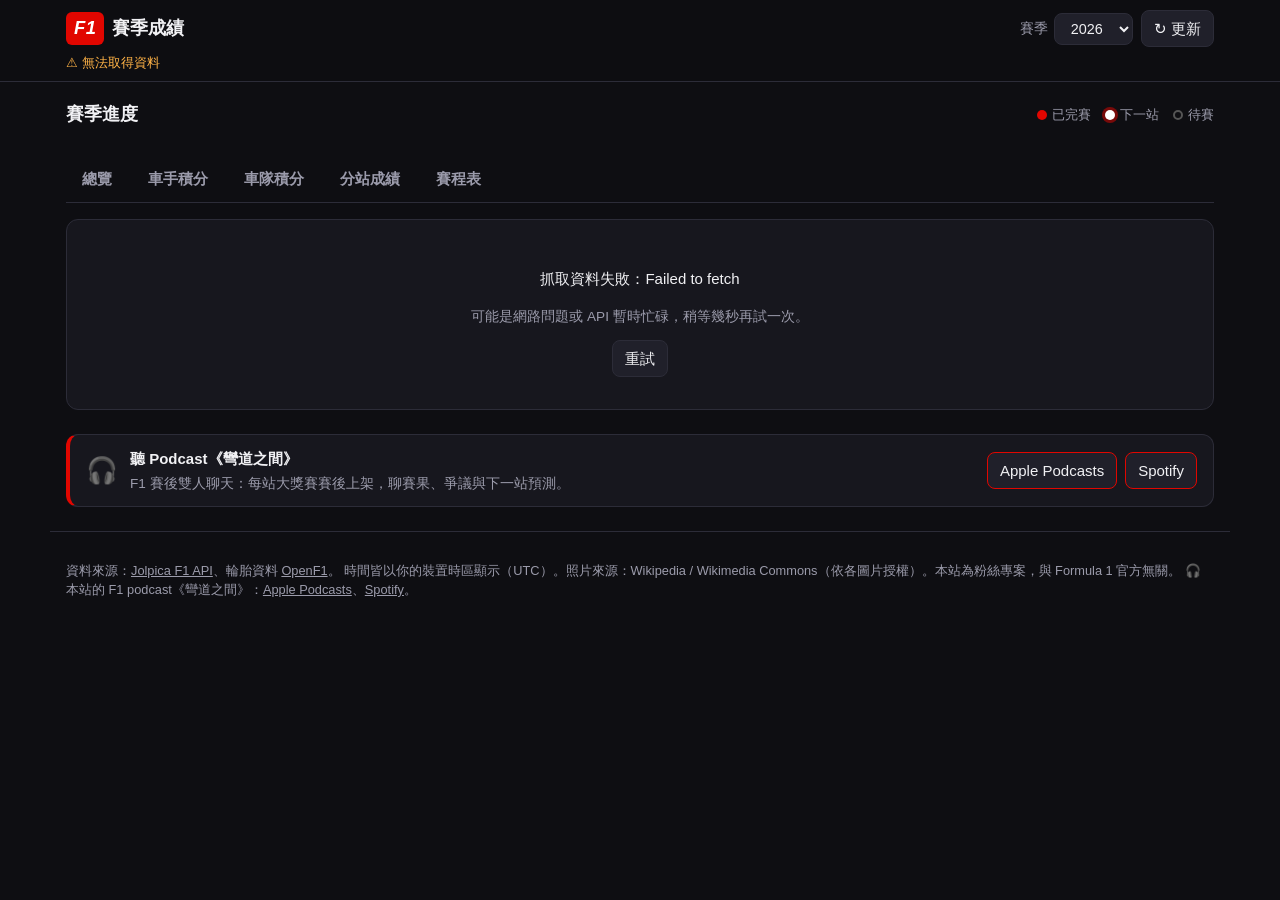
==== commit b8ecaf35: "Add Spotify link for the 彎道之間 podcast The podcast banner now has Apple Podcasts and Spotify buttons " ====
--- a/index.html
+++ b/index.html
@@ -62,14 +62,17 @@
         <strong>聽 Podcast《彎道之間》</strong>
         <span class="muted small">F1 賽後雙人聊天：每站大獎賽賽後上架，聊賽果、爭議與下一站預測。</span>
       </div>
-      <a class="btn podcast-btn" href="https://podcasts.apple.com/us/podcast/%E5%BD%8E%E9%81%93%E4%B9%8B%E9%96%93/id6825404943" target="_blank" rel="noopener">在 Apple Podcasts 收聽</a>
+      <div class="podcast-links">
+        <a class="btn podcast-btn" href="https://podcasts.apple.com/us/podcast/%E5%BD%8E%E9%81%93%E4%B9%8B%E9%96%93/id6825404943" target="_blank" rel="noopener">Apple Podcasts</a>
+        <a class="btn podcast-btn" href="https://open.spotify.com/show/0EjmlKCBFgUCu76mfZAycP" target="_blank" rel="noopener">Spotify</a>
+      </div>
     </aside>
   </main>
 
   <footer class="site-footer wrap">
     <p>資料來源：<a href="https://github.com/jolpica/jolpica-f1" target="_blank" rel="noopener">Jolpica F1 API</a>、輪胎資料 <a href="https://openf1.org" target="_blank" rel="noopener">OpenF1</a>。
       時間皆以你的裝置時區顯示（<span id="tz"></span>）。照片來源：Wikipedia / Wikimedia Commons（依各圖片授權）。本站為粉絲專案，與 Formula 1 官方無關。
-      🎧 本站的 F1 podcast：<a href="https://podcasts.apple.com/us/podcast/%E5%BD%8E%E9%81%93%E4%B9%8B%E9%96%93/id6825404943" target="_blank" rel="noopener">《彎道之間》</a>。</p>
+      🎧 本站的 F1 podcast《彎道之間》：<a href="https://podcasts.apple.com/us/podcast/%E5%BD%8E%E9%81%93%E4%B9%8B%E9%96%93/id6825404943" target="_blank" rel="noopener">Apple Podcasts</a>、<a href="https://open.spotify.com/show/0EjmlKCBFgUCu76mfZAycP" target="_blank" rel="noopener">Spotify</a>。</p>
   </footer>
 
   <!-- type="module"：讓瀏覽器支援 import / export，把程式拆成多個檔案 -->
--- a/css/style.css
+++ b/css/style.css
@@ -385,13 +385,15 @@
 }
 .podcast-icon { font-size: 1.6rem; line-height: 1; }
 .podcast-text { display: flex; flex-direction: column; gap: 2px; flex: 1 1 260px; min-width: 0; }
+.podcast-links { display: flex; gap: 8px; flex-wrap: wrap; }
 .podcast-btn { border-color: var(--accent); white-space: nowrap; }
 .podcast-btn:hover { background: var(--accent); border-color: var(--accent); }
 
 /* ---------- 手機 ---------- */
 @media (max-width: 600px) {
   body { font-size: 14px; }
-  .podcast-btn { width: 100%; }
+  .podcast-links { width: 100%; }
+  .podcast-btn { flex: 1 1 0; }
   .card { padding: 12px; }
   .two-col { grid-template-columns: 1fr; }
   .hero { flex-direction: column; align-items: flex-start; gap: 12px; }
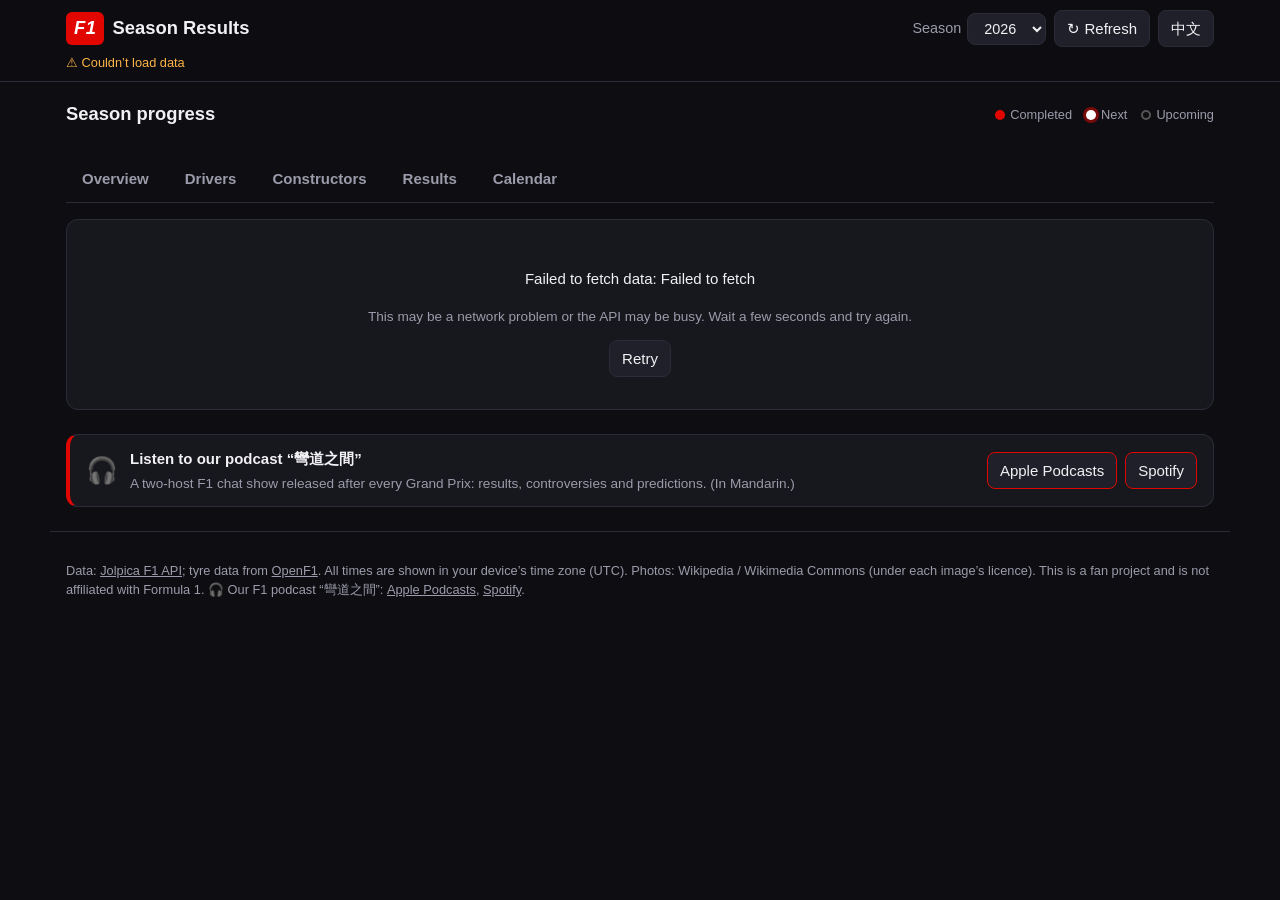
==== commit 05171b5d: "Add Chinese/English language support - New js/i18n.js: translation dictionary, language detection (?" ====
--- a/index.html
+++ b/index.html
@@ -4,7 +4,9 @@
   <meta charset="utf-8">
   <meta name="viewport" content="width=device-width, initial-scale=1">
   <title>F1 賽季成績</title>
-  <meta name="description" content="F1 賽季積分、分站排位賽與正賽成績、賽程表，自動更新最新數據。">
+  <meta name="description" content="F1 賽季積分、分站排位賽與正賽成績、賽程表，自動更新最新數據。 / F1 standings, results and calendar, updated automatically.">
+  <link rel="alternate" hreflang="zh-Hant" href="?lang=zh">
+  <link rel="alternate" hreflang="en" href="?lang=en">
   <link rel="icon" href="data:image/svg+xml,<svg xmlns='http://www.w3.org/2000/svg' viewBox='0 0 100 100'><text y='.9em' font-size='90'>🏁</text></svg>">
   <link rel="stylesheet" href="css/style.css">
 </head>
@@ -12,29 +14,30 @@
   <!-- ===== 頁首：標題、賽季選單、更新狀態 ===== -->
   <header class="site-header">
     <div class="wrap header-row">
-      <a class="brand" href="./"><span class="brand-mark">F1</span> 賽季成績</a>
+      <a class="brand" href="./"><span class="brand-mark">F1</span> <span data-i18n="site.brand">賽季成績</span></a>
       <div class="header-tools">
         <label class="season-picker">
-          <span>賽季</span>
-          <select id="season-select" aria-label="選擇賽季"></select>
+          <span data-i18n="header.season">賽季</span>
+          <select id="season-select" aria-label="選擇賽季" data-i18n-attr="aria-label:header.seasonSelect"></select>
         </label>
-        <button id="refresh-btn" class="btn" type="button" title="清除快取並重新抓取最新資料">↻ 更新</button>
+        <button id="refresh-btn" class="btn" type="button" title="清除快取並重新抓取最新資料" data-i18n="header.refresh" data-i18n-attr="title:header.refreshTitle">↻ 更新</button>
+        <button class="btn lang-btn" type="button" data-lang-toggle>EN</button>
       </div>
     </div>
     <div class="wrap">
-      <p id="data-status" class="data-status" aria-live="polite">載入中…</p>
+      <p id="data-status" class="data-status" aria-live="polite" data-i18n="common.loading">載入中…</p>
     </div>
   </header>
 
   <main class="wrap">
     <!-- ===== 賽季步驟圖（由 timeline.js 產生） ===== -->
-    <section class="timeline-section" aria-label="賽季進度">
+    <section class="timeline-section" aria-label="賽季進度" data-i18n-attr="aria-label:timeline.label">
       <div class="timeline-head">
-        <h2 id="timeline-title">賽季進度</h2>
+        <h2 id="timeline-title" data-i18n="timeline.label">賽季進度</h2>
         <div class="legend">
-          <span><i class="lg lg-done"></i>已完賽</span>
-          <span><i class="lg lg-next"></i>下一站</span>
-          <span><i class="lg lg-todo"></i>待賽</span>
+          <span><i class="lg lg-done"></i><span data-i18n="timeline.done">已完賽</span></span>
+          <span><i class="lg lg-next"></i><span data-i18n="timeline.next">下一站</span></span>
+          <span><i class="lg lg-todo"></i><span data-i18n="timeline.todo">待賽</span></span>
         </div>
       </div>
       <div id="timeline" class="timeline" tabindex="0"></div>
@@ -42,25 +45,25 @@
 
     <!-- ===== 分頁按鈕 ===== -->
     <!-- 每個按鈕其實就是一個 #hash 連結；切換分頁 = 改變網址 hash，由 main.js 的路由接手 -->
-    <nav class="tabs" aria-label="主要分頁">
-      <a href="#summary" data-view="summary">總覽</a>
-      <a href="#drivers" data-view="drivers">車手積分</a>
-      <a href="#teams" data-view="teams">車隊積分</a>
-      <a href="#round" data-view="round">分站成績</a>
-      <a href="#schedule" data-view="schedule">賽程表</a>
+    <nav class="tabs" aria-label="主要分頁" data-i18n-attr="aria-label:tabs.label">
+      <a href="#summary" data-view="summary" data-i18n="tabs.summary">總覽</a>
+      <a href="#drivers" data-view="drivers" data-i18n="tabs.drivers">車手積分</a>
+      <a href="#teams" data-view="teams" data-i18n="tabs.teams">車隊積分</a>
+      <a href="#round" data-view="round" data-i18n="tabs.round">分站成績</a>
+      <a href="#schedule" data-view="schedule" data-i18n="tabs.schedule">賽程表</a>
     </nav>
 
     <!-- ===== 內容區：main.js 依目前分頁把 HTML 放進來 ===== -->
     <section id="view" class="view" aria-live="polite">
-      <div class="loading"><div class="spinner"></div><p>正在從 F1 資料庫抓取資料…</p></div>
+      <div class="loading"><div class="spinner"></div><p data-i18n="common.loadingApi">正在從 F1 資料庫抓取資料…</p></div>
     </section>
 
     <!-- ===== Podcast 宣傳：《彎道之間》 ===== -->
     <aside class="podcast-promo" aria-label="Podcast">
       <span class="podcast-icon" aria-hidden="true">🎧</span>
       <div class="podcast-text">
-        <strong>聽 Podcast《彎道之間》</strong>
-        <span class="muted small">F1 賽後雙人聊天：每站大獎賽賽後上架，聊賽果、爭議與下一站預測。</span>
+        <strong data-i18n="podcast.title">聽 Podcast《彎道之間》</strong>
+        <span class="muted small" data-i18n="podcast.desc">F1 賽後雙人聊天：每站大獎賽賽後上架，聊賽果、爭議與下一站預測。</span>
       </div>
       <div class="podcast-links">
         <a class="btn podcast-btn" href="https://podcasts.apple.com/us/podcast/%E5%BD%8E%E9%81%93%E4%B9%8B%E9%96%93/id6825404943" target="_blank" rel="noopener">Apple Podcasts</a>
@@ -70,7 +73,7 @@
   </main>
 
   <footer class="site-footer wrap">
-    <p>資料來源：<a href="https://github.com/jolpica/jolpica-f1" target="_blank" rel="noopener">Jolpica F1 API</a>、輪胎資料 <a href="https://openf1.org" target="_blank" rel="noopener">OpenF1</a>。
+    <p data-i18n-html="footer.main">資料來源：<a href="https://github.com/jolpica/jolpica-f1" target="_blank" rel="noopener">Jolpica F1 API</a>、輪胎資料 <a href="https://openf1.org" target="_blank" rel="noopener">OpenF1</a>。
       時間皆以你的裝置時區顯示（<span id="tz"></span>）。照片來源：Wikipedia / Wikimedia Commons（依各圖片授權）。本站為粉絲專案，與 Formula 1 官方無關。
       🎧 本站的 F1 podcast《彎道之間》：<a href="https://podcasts.apple.com/us/podcast/%E5%BD%8E%E9%81%93%E4%B9%8B%E9%96%93/id6825404943" target="_blank" rel="noopener">Apple Podcasts</a>、<a href="https://open.spotify.com/show/0EjmlKCBFgUCu76mfZAycP" target="_blank" rel="noopener">Spotify</a>。</p>
   </footer>
--- a/css/style.css
+++ b/css/style.css
@@ -56,6 +56,7 @@
 .brand { font-weight: 800; font-size: 1.15rem; text-decoration: none; display: flex; align-items: center; gap: 8px; }
 .brand-mark { background: var(--accent); color: #fff; padding: 2px 8px; border-radius: 6px; font-style: italic; letter-spacing: .5px; }
 .header-tools { display: flex; gap: 8px; align-items: center; }
+.lang-btn { min-width: 3.4em; justify-content: center; }
 .season-picker { display: flex; align-items: center; gap: 6px; color: var(--muted); font-size: .9rem; }
 .data-status { margin: 0 0 8px; font-size: .8rem; color: var(--muted); }
 
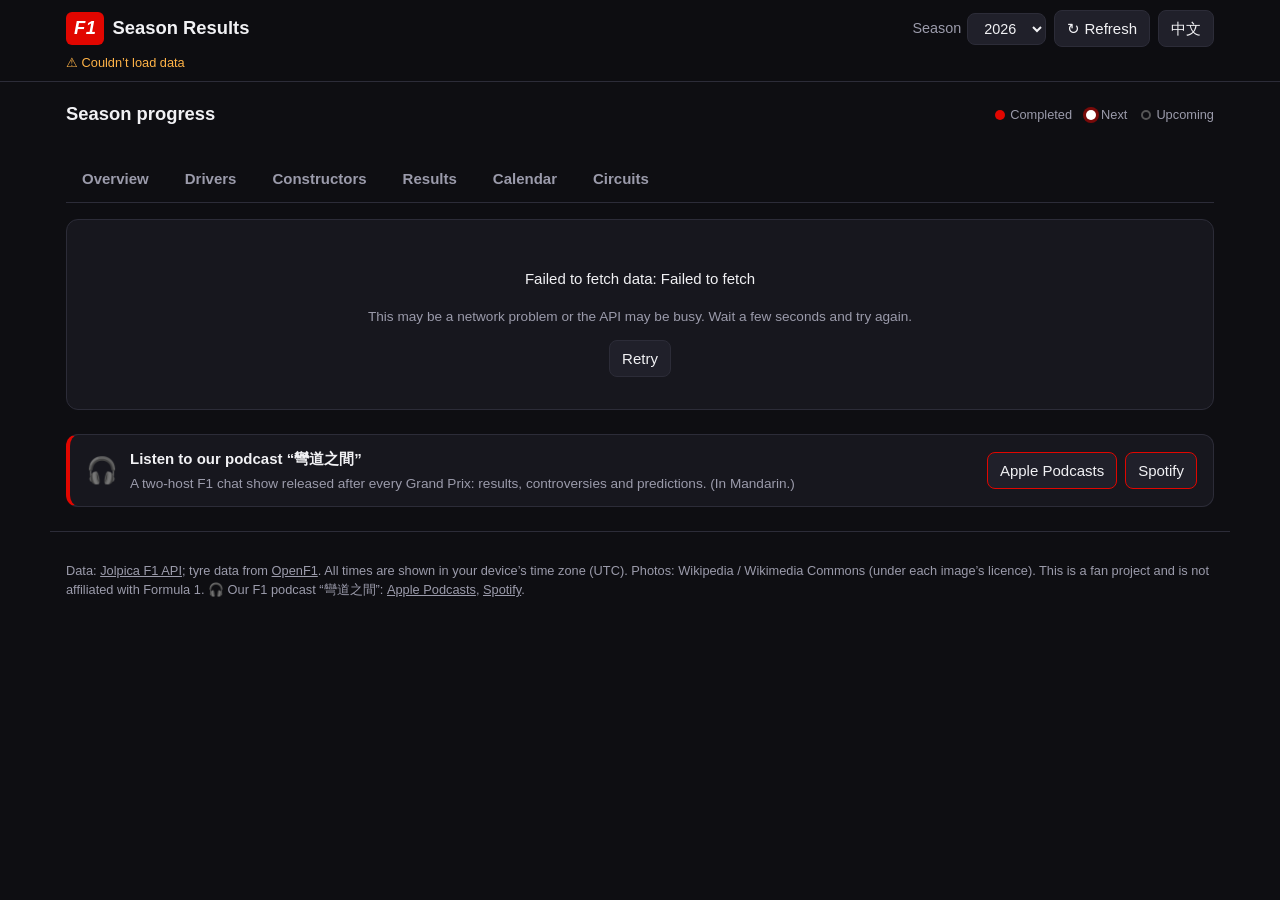
==== commit 2a02f160: "Add circuit guide pages with country, history, sectors, tyres and weather - New circuit.html / js/ci" ====
--- a/index.html
+++ b/index.html
@@ -51,6 +51,7 @@
       <a href="#teams" data-view="teams" data-i18n="tabs.teams">車隊積分</a>
       <a href="#round" data-view="round" data-i18n="tabs.round">分站成績</a>
       <a href="#schedule" data-view="schedule" data-i18n="tabs.schedule">賽程表</a>
+      <a href="#circuits" data-view="circuits" data-i18n="tabs.circuits">賽道</a>
     </nav>
 
     <!-- ===== 內容區：main.js 依目前分頁把 HTML 放進來 ===== -->
--- a/css/style.css
+++ b/css/style.css
@@ -413,3 +413,30 @@
   .step-next .step-dot, .spinner, .live-badge { animation: none; }
   .timeline { scroll-behavior: auto; }
 }
+
+/* ---------- 賽道介紹 ---------- */
+.circuit-grid { display: grid; grid-template-columns: repeat(auto-fill, minmax(260px, 1fr)); gap: 12px; margin-top: 12px; }
+.circuit-grid .circuit-card { margin-bottom: 0; }
+.circuit-card { display: block; text-decoration: none; color: inherit; transition: border-color .15s, transform .15s; }
+.circuit-card:hover { border-color: var(--accent); transform: translateY(-2px); }
+.circuit-card h3 { color: var(--text); font-size: 1rem; margin: 8px 0 4px; }
+.circuit-card p { margin: 4px 0; }
+.circuit-facts { color: var(--accent); font-weight: 600; }
+.circuit-hero { align-items: flex-start; }
+.circuit-flag { font-size: clamp(3rem, 12vw, 5.5rem); line-height: 1; }
+.circuit-hero .tagline { margin: 8px 0; }
+.circuit-hero .more { margin-right: 14px; }
+.stat small { margin-top: 2px; }
+.rating { display: flex; justify-content: space-between; align-items: center; gap: 12px; padding: 6px 0; border-bottom: 1px solid var(--border); }
+.rating-dots { display: inline-flex; gap: 4px; }
+.rating-dots i { width: 22px; height: 8px; border-radius: 4px; background: var(--surface-2); border: 1px solid var(--border); }
+.rating-dots i.on { background: var(--accent); border-color: var(--accent); }
+.sector-list { list-style: none; padding: 0; margin: 0; }
+.sector-list li { display: flex; gap: 12px; align-items: flex-start; padding: 8px 0; border-bottom: 1px solid var(--border); }
+.sector-list li:last-child { border-bottom: 0; }
+.sector-list p { margin: 0; max-width: 72ch; }
+.sector-badge { flex: 0 0 auto; background: var(--accent); color: #fff; font-weight: 800; font-size: .8rem; padding: 2px 8px; border-radius: 6px; margin-top: 2px; }
+.forecast { display: flex; flex-wrap: wrap; gap: 8px; }
+.fc-day { flex: 1 1 90px; display: flex; flex-direction: column; align-items: center; gap: 2px; padding: 8px; background: var(--surface-2); border-radius: 8px; text-align: center; }
+.fc-day small { color: var(--muted); font-size: .72rem; }
+.fc-icon { font-size: 1.6rem; }
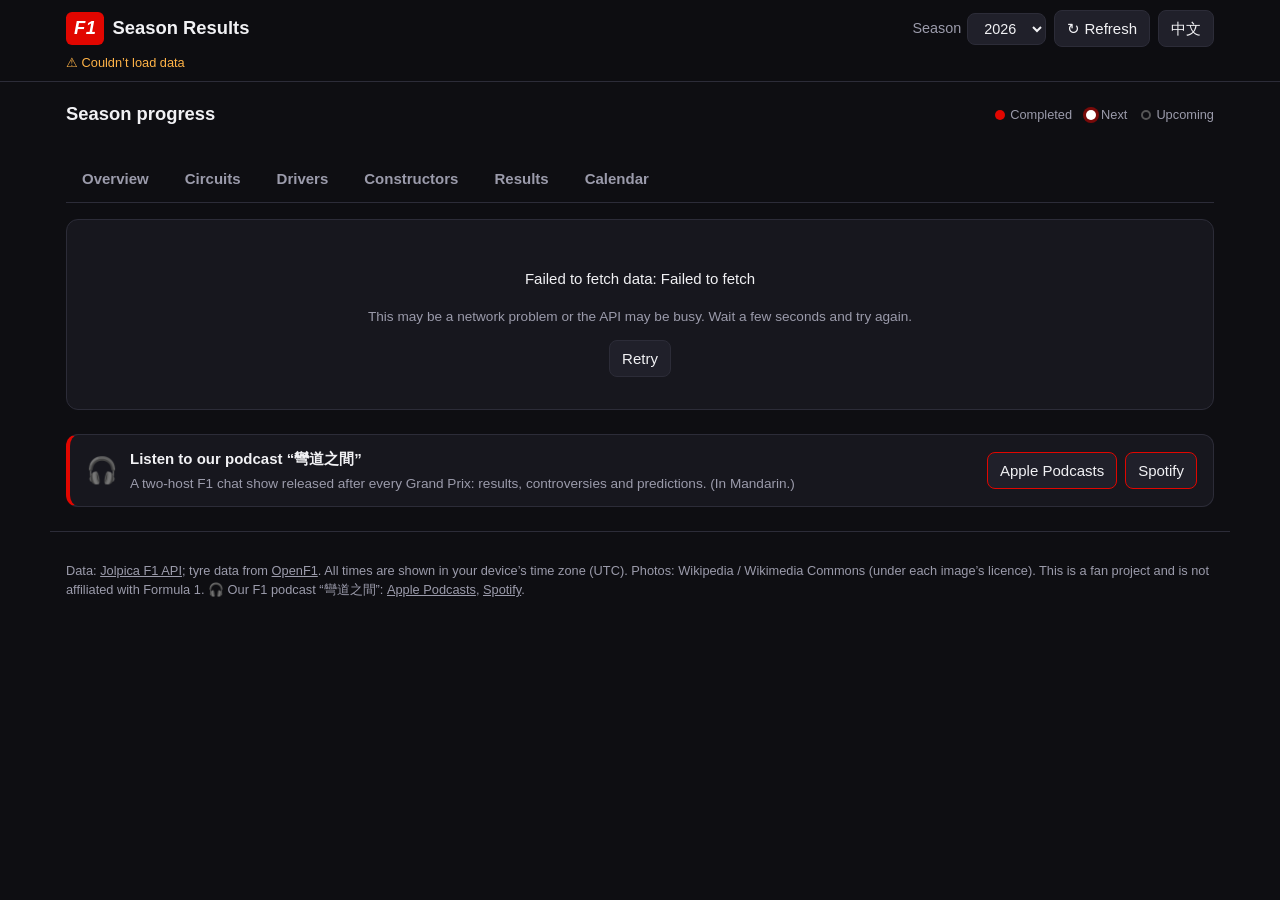
==== commit 757d658a: "Move the Circuits tab between Overview and Drivers Co-Authored-By: Claude Opus 5.5 <noreply@anthropi" ====
--- a/index.html
+++ b/index.html
@@ -47,11 +47,11 @@
     <!-- 每個按鈕其實就是一個 #hash 連結；切換分頁 = 改變網址 hash，由 main.js 的路由接手 -->
     <nav class="tabs" aria-label="主要分頁" data-i18n-attr="aria-label:tabs.label">
       <a href="#summary" data-view="summary" data-i18n="tabs.summary">總覽</a>
+      <a href="#circuits" data-view="circuits" data-i18n="tabs.circuits">賽道</a>
       <a href="#drivers" data-view="drivers" data-i18n="tabs.drivers">車手積分</a>
       <a href="#teams" data-view="teams" data-i18n="tabs.teams">車隊積分</a>
       <a href="#round" data-view="round" data-i18n="tabs.round">分站成績</a>
       <a href="#schedule" data-view="schedule" data-i18n="tabs.schedule">賽程表</a>
-      <a href="#circuits" data-view="circuits" data-i18n="tabs.circuits">賽道</a>
     </nav>
 
     <!-- ===== 內容區：main.js 依目前分頁把 HTML 放進來 ===== -->
